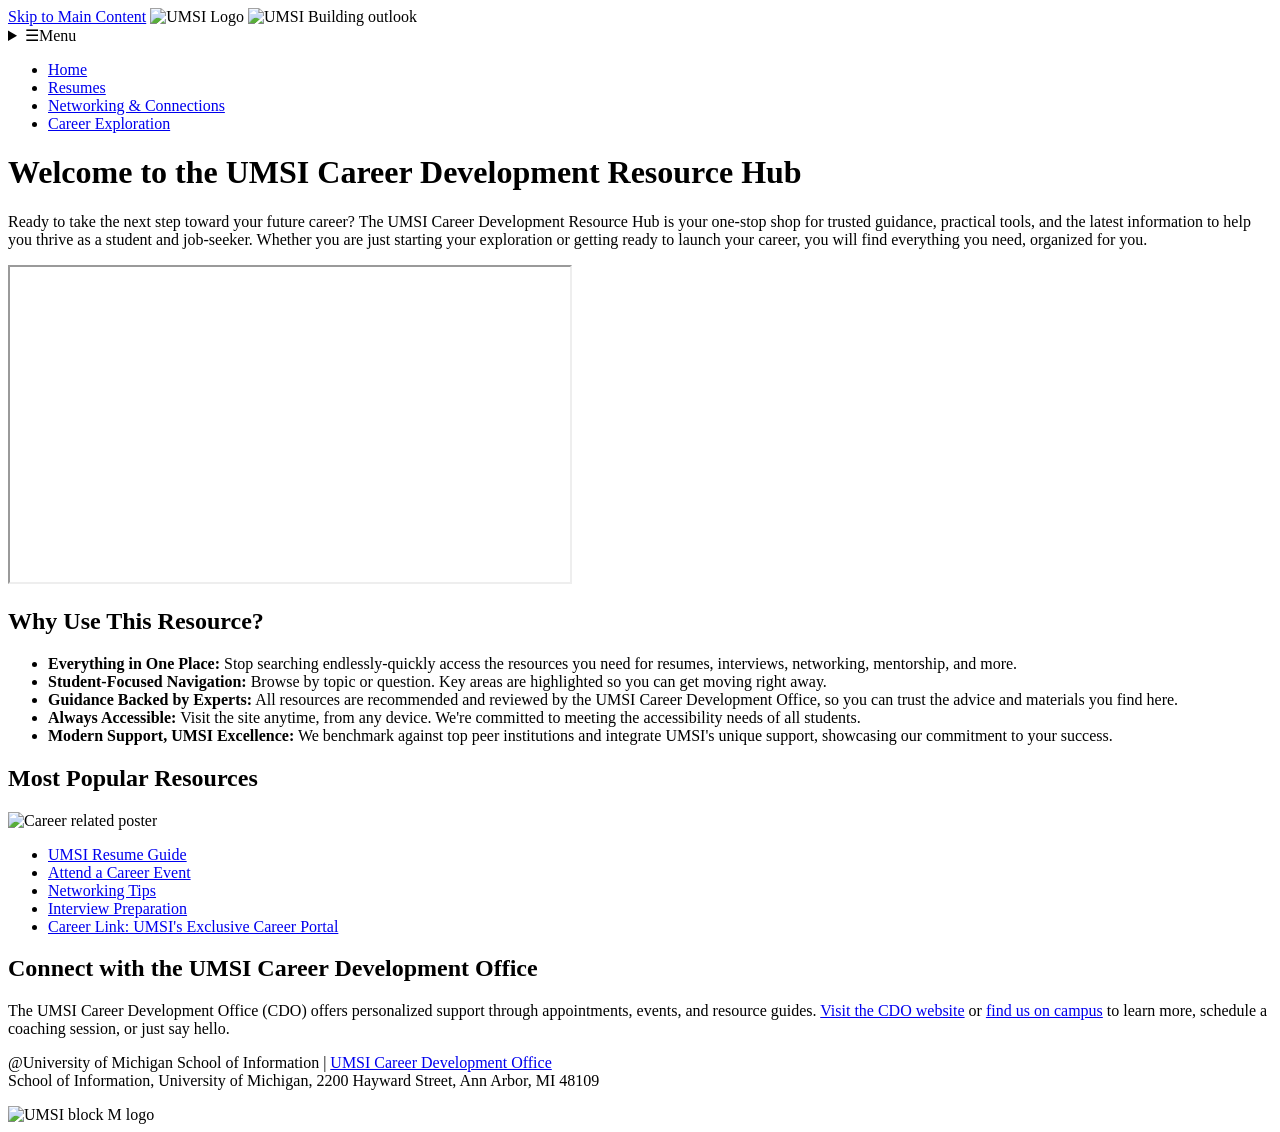
==== index.html @ faa52d06 "Add files via upload" ====
<!doctype html>
<html lang="en">
  <head>
    <meta charset="UTF-8" />
    <meta name="viewport" content="width=device-width, initial-scale=1.0" />
    <link rel="stylesheet" href="Css/reset.css" />
    <link rel="stylesheet" href="Css/style.css" />
    <title>MSI Career Development Resource Hub</title>
  </head>

  <body>
    <header>
      <a href="#main">Skip to Main Content</a>
      <img src="images/logo-header.png" alt="UMSI Logo" class="site-logo" />
      <img
        src="images/Leinweber.jpg"
        alt="UMSI Building outlook"
        class="hero-image-1"
      />
      
      <details class="menu-wrap">
        <summary><span class="menu-icon">&#9776;</span><span class="menu-label">Menu</span></summary>
        <nav>
          <ul>
            <li><a href="index.html" aria-current="page">Home</a></li>
            <li><a href="resume.html">Resumes</a></li>
            <li><a href="Networking.html">Networking & Connections</a></li>
            <li><a href="career-exploration.html">Career Exploration</a></li>
          </ul>
        </nav>
      </details>
      <nav class="desktop-nav" aria-label="Desktop navigation">
        <ul>
          <li><a href="index.html" aria-current="page">Home</a></li>
          <li><a href="resume.html">Resumes</a></li>
          <li><a href="Networking.html">Networking & Connections</a></li>
          <li><a href="career-exploration.html">Career Exploration</a></li>
        </ul>
      </nav>

      <h1>Welcome to the UMSI Career Development Resource Hub</h1>
    </header>

    <main id="main">
      <section>
        <p>
          Ready to take the next step toward your future career? The UMSI Career
          Development Resource Hub is your one-stop shop for trusted guidance,
          practical tools, and the latest information to help you thrive as a
          student and job-seeker. Whether you are just starting your exploration
          or getting ready to launch your career, you will find everything you
          need, organized for you.
        </p>
        <iframe
          width="560"
          height="315"
          src="https://www.youtube.com/embed/GSjGeDYJ5Nk?si=qhxJPRTIT___x8hG"
          title="YouTube video player"
          allow="accelerometer; autoplay; clipboard-write; encrypted-media; gyroscope; picture-in-picture; web-share"
          referrerpolicy="strict-origin-when-cross-origin"
          allowfullscreen
        ></iframe>
      </section>

      <section id="section1" class="index-benefits-grid">
        <h2>Why Use This Resource?</h2>
        <ul tabindex="0" aria-label="Why use this resource cards">
          <li>
            <strong>Everything in One Place:</strong> Stop searching
            endlessly-quickly access the resources you need for resumes,
            interviews, networking, mentorship, and more.
          </li>
          <li>
            <strong>Student-Focused Navigation:</strong> Browse by topic or
            question. Key areas are highlighted so you can get moving right
            away.
          </li>
          <li>
            <strong>Guidance Backed by Experts:</strong> All resources are
            recommended and reviewed by the UMSI Career Development Office, so
            you can trust the advice and materials you find here.
          </li>
          <li>
            <strong>Always Accessible:</strong> Visit the site anytime, from any
            device. We're committed to meeting the accessibility needs of all
            students.
          </li>
          <li>
            <strong>Modern Support, UMSI Excellence:</strong> We benchmark
            against top peer institutions and integrate UMSI's unique support,
            showcasing our commitment to your success.
          </li>
        </ul>
      </section>

      <section id="section2">
        <div>
          <h2>Most Popular Resources</h2>
          <img src="images/Background.jpg" alt="Career related poster" class="resource-poster" />
          <ul>
            <li>
              <a
                href="https://docs.google.com/document/d/1_1GfDJyVGIgE82MZjVhuWT_aB_2Hcj1NN62FUCXoR_o/edit?tab=t.0"
                target="_blank"
                rel="noopener noreferrer"
                >UMSI Resume Guide</a
              >
            </li>
            <li>
              <a
                href="https://umich.instructure.com/courses/137916/pages/attend-an-event"
                target="_blank"
                rel="noopener noreferrer"
                >Attend a Career Event</a
              >
            </li>
            <li>
              <a
                href="https://docs.google.com/document/d/18HMt79BU8ovGf9z7_P7No5tuwUS6qHNW5u0sgrepLtE/edit?tab=t.0"
                target="_blank"
                rel="noopener noreferrer"
                >Networking Tips</a
              >
            </li>
            <li>
              <a
                href="https://docs.google.com/presentation/d/15n-XqsFEntdbkZz89K-ohf7Or1NnCt5CQNDG-6fh2a0/edit?usp=sharing"
                target="_blank"
                rel="noopener noreferrer"
                >Interview Preparation</a
              >
            </li>
            <li>
              <a
                href="https://si-umich.12twenty.com/Login"
                target="_blank"
                rel="noopener noreferrer"
                >Career Link: UMSI's Exclusive Career Portal</a
              >
            </li>
          </ul>
        </div>
      </section>

      <section id="section3">
        <h2>Connect with the UMSI Career Development Office</h2>
        <p>
          The UMSI Career Development Office (CDO) offers personalized support
          through appointments, events, and resource guides.
          <a
            href="https://umich.instructure.com/courses/137916"
            target="_blank"
            rel="noopener noreferrer"
            >Visit the CDO website</a
          >
          or
          <a
            href="https://www.si.umich.edu/about-umsi/getting-umsi"
            target="_blank"
            rel="noopener noreferrer"
            >find us on campus</a
          >
          to learn more, schedule a coaching session, or just say hello.
        </p>
      </section>
    </main>

    <footer id="footer">
      <p>
        @University of Michigan School of Information |
        <a href="https://umich.instructure.com/courses/137916"
          >UMSI Career Development Office</a
        >
        <br />
        School of Information, University of Michigan, 2200 Hayward Street, Ann
        Arbor, MI 48109
      </p>
      <img src="images/Block_M-Hex.png" alt="UMSI block M logo" class="footer-logo" />
    </footer>
    <script src="Js/main.js"></script>
  </body>
</html>
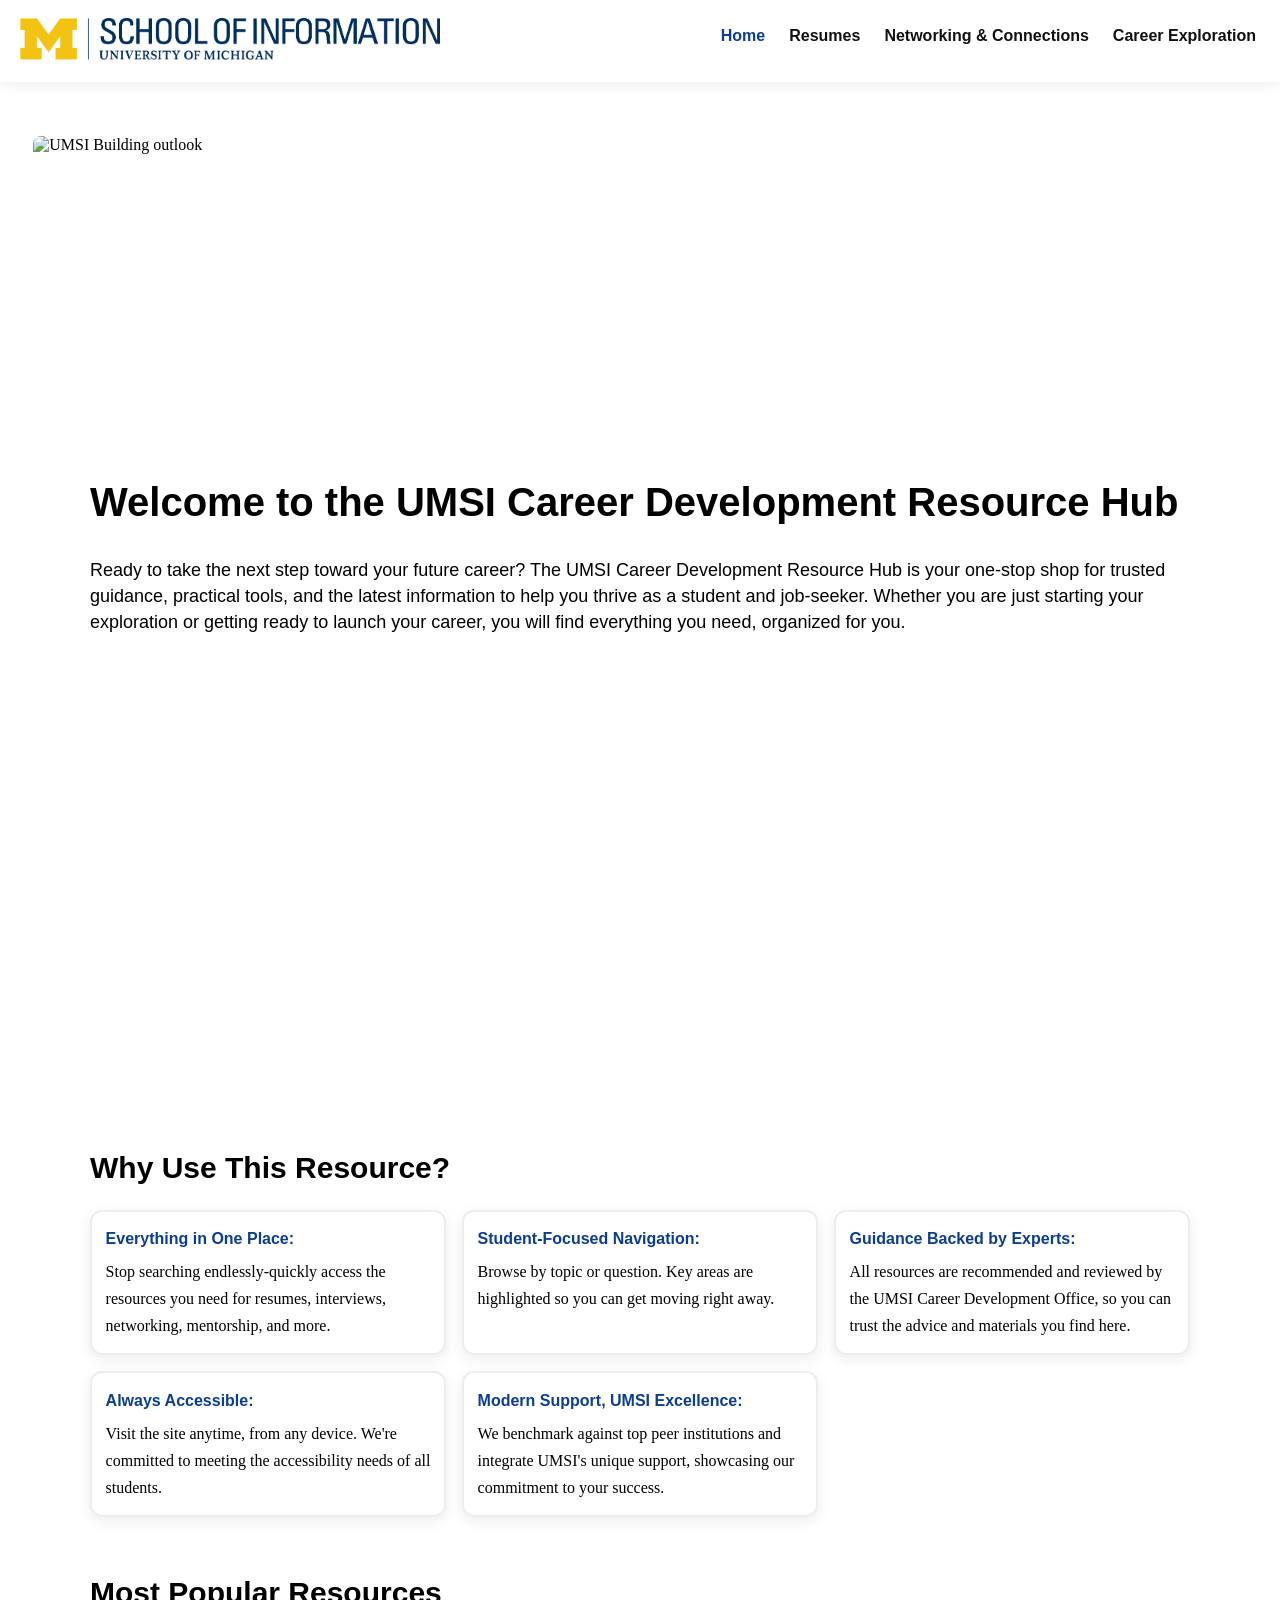
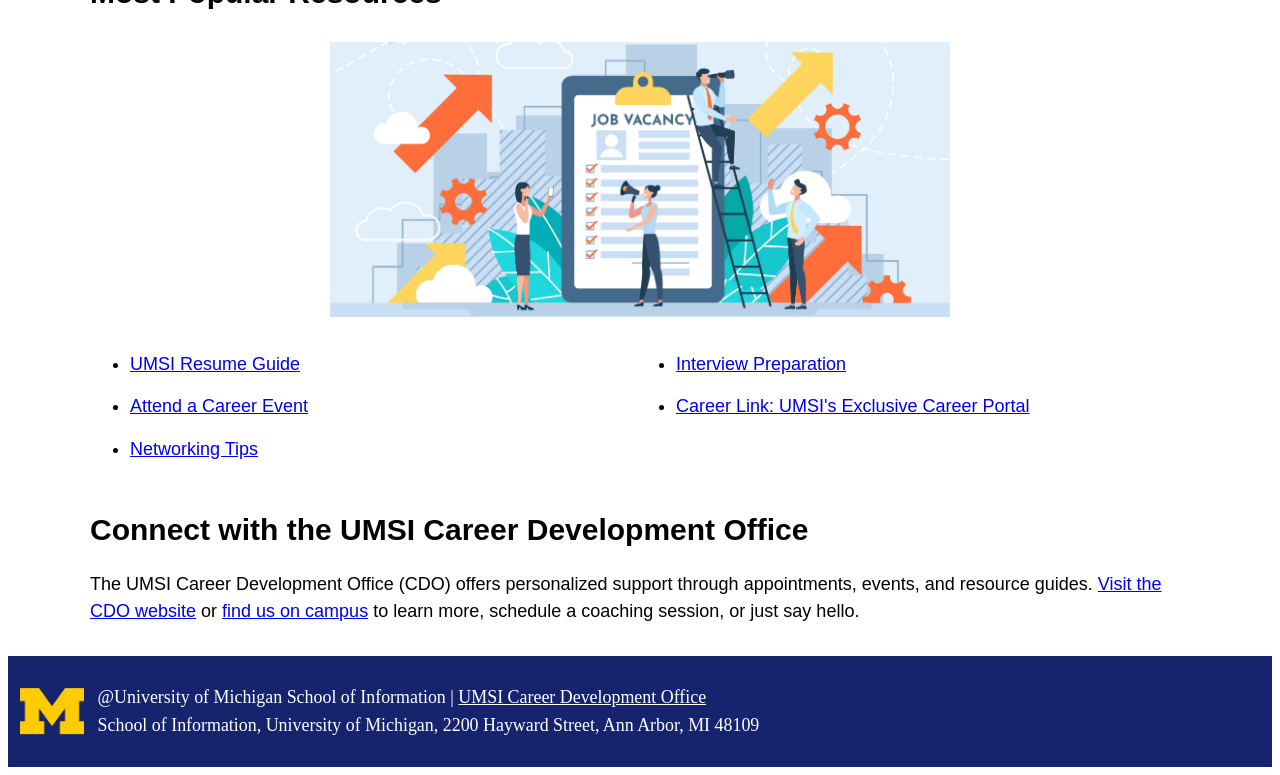
==== commit 1bef3c4f: "Add files via upload" ====
--- a/index.html
+++ b/index.html
@@ -21,21 +21,21 @@
       <details class="menu-wrap">
         <summary><span class="menu-icon">&#9776;</span><span class="menu-label">Menu</span></summary>
         <nav>
-          <ul>
-            <li><a href="index.html" aria-current="page">Home</a></li>
-            <li><a href="resume.html">Resumes</a></li>
-            <li><a href="Networking.html">Networking & Connections</a></li>
-            <li><a href="career-exploration.html">Career Exploration</a></li>
-          </ul>
+          <div class="nav-links">
+            <a href="index.html" aria-current="page">Home</a>
+            <a href="resume.html">Resumes</a>
+            <a href="Networking.html">Networking & Connections</a>
+            <a href="career-exploration.html">Career Exploration</a>
+          </div>
         </nav>
       </details>
       <nav class="desktop-nav" aria-label="Desktop navigation">
-        <ul>
-          <li><a href="index.html" aria-current="page">Home</a></li>
-          <li><a href="resume.html">Resumes</a></li>
-          <li><a href="Networking.html">Networking & Connections</a></li>
-          <li><a href="career-exploration.html">Career Exploration</a></li>
-        </ul>
+        <div class="nav-links">
+          <a href="index.html" aria-current="page">Home</a>
+          <a href="resume.html">Resumes</a>
+          <a href="Networking.html">Networking & Connections</a>
+          <a href="career-exploration.html">Career Exploration</a>
+        </div>
       </nav>
 
       <h1>Welcome to the UMSI Career Development Resource Hub</h1>
--- a/Css/style.css
+++ b/Css/style.css
@@ -0,0 +1,570 @@
+
+header > a[href="#main"] {
+  position: absolute;
+  left: -9999px;
+  top: 0;
+  background: #0b3d91;
+  color: #fff;
+  padding: 0.5rem 0.75rem;
+  border-radius: 6px;
+  z-index: 1000;
+}
+
+header > a[href="#main"]:focus {
+  left: 12px;
+  top: 12px;
+}
+
+header::before {
+  content: "";
+  position: fixed;
+  top: 0;
+  left: 0;
+  width: 100%;
+  height: 75px;
+  background: rgba(255, 255, 255, 0.96);
+  box-shadow: 0 2px 12px rgba(15, 23, 42, 0.08);
+  z-index: 1150;
+  pointer-events: none;
+}
+
+
+.site-logo { 
+  position: fixed;
+  top: 20px;
+  left: 12px;
+  width: 360px;
+  height: auto;
+  z-index: 1250;
+}
+
+.hero-image-1 {
+  width: min(96%, 1280px);
+  height: clamp(220px, 30vw, 320px);
+  display: block;
+  margin: 1rem auto 1.5rem;
+  object-fit: cover;
+  object-position: center;
+  border-radius: 8px;
+}
+
+.menu-wrap {
+  position: fixed;
+  top: 10px;
+  right: 12px;
+  z-index: 1400;
+}
+
+.menu-wrap summary {
+  list-style: none;
+  display: inline-flex;
+  align-items: center;
+  gap: 0.4rem;
+  padding: 0.45rem 0.75rem;
+  border: none;
+  border-radius: 8px;
+  background: transparent;
+  color: #0b3d91;
+  font-weight: 600;
+  cursor: pointer;
+  position: relative;
+  z-index: 1410;
+}
+
+.menu-wrap summary::-webkit-details-marker {
+  display: none;
+}
+
+.menu-icon {
+  font-size: 3rem;
+  line-height: 0.6;
+  color: #16246d;
+}
+
+.menu-wrap[open] .menu-icon {
+  color: #ffffff;
+}
+
+.menu-wrap nav {
+  position: fixed;
+  top: 0;
+  right: 0;
+  width: min(50vw, 460px);
+  min-width: 260px;
+  height: 100vh;
+  background: #00274c;
+  border-left: none;
+  border-radius: 0;
+  box-shadow: -8px 0 24px rgba(15, 23, 42, 0.18);
+  padding: 96px 1.1rem 1rem;
+  overflow-y: auto;
+  z-index: 1405;
+}
+
+header {
+  padding-top: 96px;
+}
+
+.menu-wrap nav .nav-links {
+  list-style: none;
+  margin: 0;
+  padding: 0;
+  display: flex;
+  flex-direction: column;
+  gap: 0.9rem;
+}
+
+.menu-wrap nav a {
+  text-decoration: none;
+  color: #ffffff;
+  background: transparent;
+  border-radius: 0;
+  padding: 0.2rem 0;
+  display: block;
+  font-size: 20px;
+  font-family: Arial, sans-serif;
+  font-weight: 600;
+}
+
+.menu-wrap nav a[aria-current="page"] {
+  color: #ffcb05;
+}
+
+.desktop-nav {
+  display: none;
+}
+
+body.error-page {
+  min-height: 100vh;
+  display: flex;
+  flex-direction: column;
+}
+
+body.error-page #main {
+  flex: 1;
+  max-width: none;
+  margin: 0;
+  padding: 0 1.5rem;
+}
+
+body.error-page h1,
+body.error-page #main h2,
+body.error-page #main p {
+  text-align: left;
+  margin-left: 0;
+}
+
+h1 {
+  font-size: 28px;
+  text-align: left;
+  font-family: Verdana, Geneva, Tahoma, sans-serif;
+}
+
+#main li {
+  line-height: 1.7;
+}
+
+#main iframe {
+  width: min(92vw, 480px);
+  aspect-ratio: 16 / 9;
+  height: auto;
+  display: block;
+  margin: 2rem auto 0;
+  border: 0;
+}
+
+#main h2{
+  font-family: Arial, Helvetica, sans-serif;
+  font-size: 24px;
+  margin-top: 3rem;
+}
+
+#main p {
+  font-family: Arial, Helvetica, sans-serif;
+  font-size: 16px;
+  line-height: 1.45;
+  margin-top: 2rem;
+  margin-bottom: 2rem;
+  margin-right: 1rem;
+}
+
+#footer {
+  position: relative;
+}
+
+#footer p {
+  margin: 0;
+  padding: 1.7rem 1rem 1.7rem 5.6rem;
+  background-color: #16246d;
+  font-size: 1.12rem;
+  font-weight: 100;
+  line-height: 1.6;
+  color: #ffffff;
+}
+
+#footer a {
+  color: #ffffff;
+}
+
+.footer-logo {
+  position: absolute;
+  left: 0.75rem;
+  top: 50%;
+  transform: translateY(-50%);
+  width: 64px;
+  height: auto;
+}
+
+#section1 h2 {
+  margin-top: 3.5rem;
+  font-size: 20px;
+  text-align: left;
+  font-family: Verdana, Geneva, Tahoma, sans-serif;
+}
+
+#section1 ul {
+  list-style: none;
+  margin: 0;
+  padding: 0;
+  display: flex;
+  flex-wrap: nowrap;
+  gap: 0.85rem;
+  overflow-x: auto;
+  scroll-snap-type: x mandatory;
+  padding-bottom: 0.7rem;
+}
+
+#section1 ul:focus {
+  outline: 2px solid #0b3d91;
+  outline-offset: 2px;
+}
+
+#section1 li {
+  flex: 0 0 calc((100% - 0.85rem) / 2);
+  min-width: calc((100% - 0.85rem) / 2);
+  background: #ffffff;
+  border: 2px solid #ededed;
+  border-radius: 12px;
+  padding: 0.85rem;
+  box-shadow: 0 4px 14px rgba(15, 23, 42, 0.08);
+  scroll-snap-align: start;
+}
+
+#section1 li strong {
+  display: block;
+  margin-bottom: 0.35rem;
+  color: #0b3d91;
+  font-family: Verdana, Geneva, Tahoma, sans-serif;
+}
+
+#section2,
+.section2-block {
+  font-family: Arial, Helvetica, sans-serif;
+  font-size: 16px;
+  margin-top: 1rem;
+}
+
+#section2 h2,
+.section2-block h2 {
+  font-size: 22px;
+  margin-top: 3rem;
+}
+
+#section2 p,
+.section2-block p {
+  font-size: 16px;
+  margin-top: 0rem;
+}
+
+#section2 .p2-text,
+.section2-block .p2-text {
+  font-size: 16px;
+  margin-top: 0rem;
+}
+
+#career-coaching li > p {
+  margin-top: 0.25rem;
+  margin-bottom: 1rem;
+}
+
+#career-coaching li > p:first-child {
+  margin-top: 0;
+  margin-bottom: 0.25rem;
+}
+
+#career-coaching > h2 {
+  margin-bottom: 0.25rem;
+}
+
+#career-coaching > p {
+  margin-top: 0.25rem;
+  margin-bottom: 0.75rem;
+}
+
+#career-resources > h2 {
+  margin-bottom: 0.25rem;
+}
+
+#career-resources > p {
+  margin-top: 0.25rem;
+  margin-bottom: 0.75rem;
+}
+
+#career-education > img {
+  margin-bottom: 0.85rem;
+}
+
+#career-education > p {
+  margin-top: 0.2rem;
+}
+
+
+.resource-poster {
+  width: 100%;
+  max-width: 800px;
+  height: auto;
+  display: block;
+  margin: 2rem auto 2rem;
+}
+
+#section3 {
+  font-family: Arial, Helvetica, sans-serif;
+  font-size: 16px;
+  margin-top: 3rem;
+}
+
+#section3 h2{
+  font-size: 22px;
+  margin-top: 3rem;
+}
+
+
+#section3 p{
+  margin-top: 0.5rem;
+}
+
+#section3 li strong {
+  display: block;
+}
+
+#section3 li p {
+  margin-top: 0.15rem;
+  margin-left: 0;
+}
+
+.resume-grid ul {
+  list-style: none;
+  margin: 0 auto;
+  padding: 0;
+  display: grid;
+  grid-template-columns: repeat(2, minmax(0, 1fr));
+  gap: 0.9rem;
+  width: 100%;
+  max-width: 100%;
+  box-sizing: border-box;
+}
+
+.resume-grid li {
+  min-width: 0;
+  background: #ffffff;
+  border: 2px solid #ededed;
+  border-radius: 12px;
+  padding: 0.85rem;
+  box-shadow: 0 4px 14px rgba(15, 23, 42, 0.08);
+  overflow-wrap: anywhere;
+}
+
+.resume-grid li strong {
+  margin-bottom: 0.3rem;
+}
+
+.resume-grid li p {
+  margin-top: 0.2rem;
+  margin-bottom: 0;
+}
+
+.resume-grid {
+  margin-bottom: 2rem;
+}
+
+.resume-poster {
+  width: 485px;
+  height: auto;
+  display: block;
+  margin: 0.4rem 0 0.8rem;
+}
+
+.menu-label {
+  position: absolute;
+  width: 1px;
+  height: 1px;
+  margin: -1px;
+  padding: 0;
+  overflow: hidden;
+  clip: rect(0 0 0 0);
+  white-space: nowrap;
+  border: 0;
+}
+
+@media (min-width: 768px) {
+  header::before {
+    height: 82px;
+  }
+
+  .site-logo {
+    width: 420px;
+    top: 18px;
+    left: 20px;
+  }
+
+  .menu-wrap {
+    top: 14px;
+    right: 18px;
+  }
+
+  .menu-wrap nav {
+    width: min(38vw, 420px);
+    padding: 110px 1.4rem 1.4rem;
+  }
+
+  h1 {
+    font-size: 34px;
+    max-width: 1100px;
+    margin: 1.2rem auto 0;
+    padding: 0 1.2rem;
+  }
+
+  #main {
+    max-width: 1100px;
+    margin: 0 auto;
+    padding: 0 1.2rem;
+  }
+
+  #main iframe {
+    width: min(78vw, 760px);
+  }
+
+  #section1 ul {
+    gap: 1rem;
+  }
+
+  #section2 ul {
+    columns: 2;
+    column-gap: 2rem;
+  }
+
+  #section2 li {
+    break-inside: avoid;
+    margin-bottom: 0.75rem;
+  }
+
+  .resource-poster,
+  .resume-poster {
+    width: min(100%, 620px);
+    align-items: center;
+  }
+
+  .resume-grid ul {
+    grid-template-columns: repeat(3, minmax(0, 1fr));
+    gap: 1rem;
+  }
+}
+
+@media (min-width: 1024px) {
+  header {
+    padding-top: 112px;
+  }
+
+  .menu-wrap {
+    display: none;
+  }
+
+  .desktop-nav {
+    display: block;
+    position: fixed;
+    top: 24px;
+    right: 24px;
+    z-index: 9999;
+  }
+
+  .desktop-nav .nav-links {
+    margin: 0;
+    padding: 0;
+    display: flex;
+    justify-content: flex-end;
+    align-items: center;
+    gap: 1.5rem;
+  }
+
+  .desktop-nav a {
+    color: #111111;
+    text-decoration: none;
+    font-size: 16px;
+    font-family: Arial, sans-serif;
+    font-weight: 600;
+    padding: 0.2rem 0;
+    display: block;
+  }
+
+  .desktop-nav a[aria-current="page"] {
+    color: #0b3d91;
+  }
+
+  h1 {
+    font-size: 40px;
+    padding: 0 1.5rem;
+  }
+
+  #main h2 {
+    font-size: 30px;
+  }
+
+  #main p,
+  #section2,
+  .section2-block,
+  #section3 {
+    font-size: 18px;
+  }
+
+  #section1 ul {
+    display: grid;
+    grid-template-columns: repeat(3, minmax(0, 1fr));
+    gap: 1rem;
+    overflow: visible;
+    scroll-snap-type: none;
+  }
+
+  #section1 li {
+    flex: initial;
+    min-width: 0;
+    scroll-snap-align: none;
+  }
+
+  .index-benefits-grid ul {
+    grid-template-columns: repeat(5, minmax(0, 1fr));
+  }
+
+  .resume-grid ul {
+    grid-template-columns: repeat(4, minmax(0, 1fr));
+  }
+
+  .resume-poster {
+    width: min(100%, 1100px);
+    margin: 0.6rem auto 1rem;
+  }
+
+  #section2 > ul {
+    columns: 1;
+    display: block;
+  }
+
+  #section2 > ul > li {
+    margin-bottom: 1.25rem;
+  }
+
+  #section2 > ul > li > ul {
+    columns: 1;
+    display: block;
+    margin-top: 0.75rem;
+  }
+}
